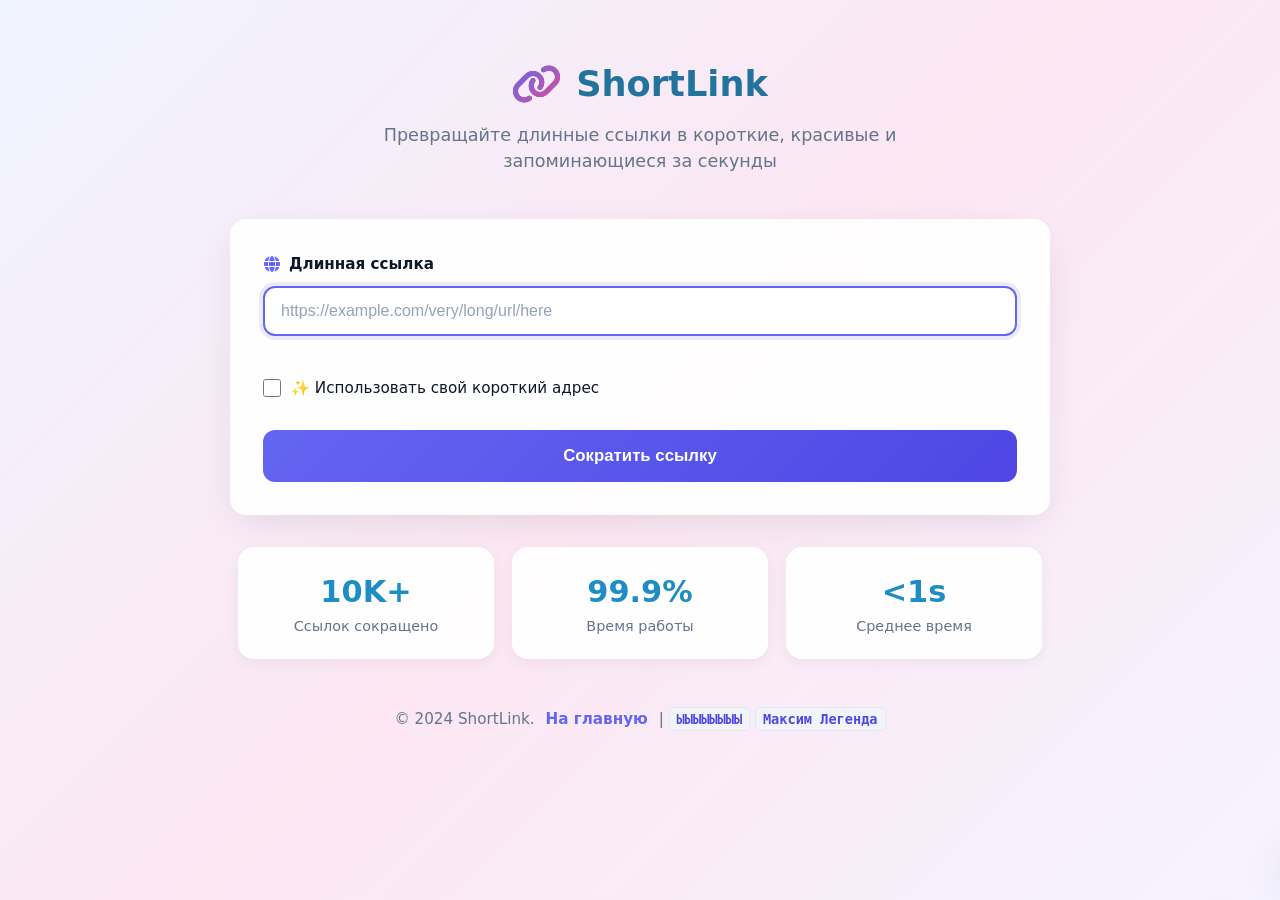
==== frontend/index.html @ db288b5a "add frontend" ====
<!DOCTYPE html>
<html lang="ru">
<head>
  <meta charset="UTF-8" />
  <meta name="viewport" content="width=device-width, initial-scale=1.0"/>
  <title>🔗 ShortLink — Сокращение ссылок</title>
  <link rel="stylesheet" href="css/styles.css" />
  <link rel="stylesheet" href="https://cdnjs.cloudflare.com/ajax/libs/font-awesome/6.4.0/css/all.min.css"/>
</head>
<body>
  <div class="container">

    <header>
      <div class="logo">
        <i class="fas fa-link"></i>
        <span>ShortLink</span>
      </div>
      <p>Превращайте длинные ссылки в короткие, красивые и запоминающиеся за секунды</p>
    </header>


    <main class="card">
      <form id="shortenForm">

        <div class="input-group">
          <label for="longUrl">
            <i class="fas fa-globe"></i> Длинная ссылка
          </label>
          <input
            type="url"
            id="longUrl"
            placeholder="https://example.com/very/long/url/here"
            required
            autocomplete="url"
          />
        </div>


        <label class="toggle-switch">
          <input type="checkbox" id="useCustomSlug" />
          <span>✨ Использовать свой короткий адрес</span>
        </label>


        <div id="customSlugContainer">
          <div class="input-group">
            <label for="customSlug">
              <i class="fas fa-tag"></i> Ваш короткий адрес
            </label>
            <input
              type="text"
              id="customSlug"
              placeholder="my-link"
              pattern="[a-zA-Z0-9\-_]+"
              title="Только буквы, цифры, дефис и подчёркивание"
              maxlength="50"
            />
            <small class="input-hint">
              <i class="fas fa-info-circle"></i>
              Доступно: латиница, цифры, <code>-</code>, <code>_</code>
              (например: <code>google</code>, <code>my-site_2024</code>)
            </small>
          </div>
        </div>


        <button type="submit" class="btn" id="submitBtn">
          <span>Сократить ссылку</span>
          <div class="spinner"></div>
        </button>
      </form>


      <div class="error-box" id="errorMessage">
        <i class="fas fa-exclamation-triangle"></i>
        <span id="errorText">Произошла ошибка.</span>
      </div>


      <div class="result-section" id="result">
        <div class="result-label">
          <i class="fas fa-check-circle"></i> Готово! Ваша короткая ссылка:
        </div>
        <div class="result-box">
          <input type="text" id="shortUrl" readonly />
          <button class="copy-btn" id="copyBtn">
            <i class="fas fa-copy"></i>
            <span>Копировать</span>
          </button>
        </div>
      </div>
    </main>


    <section class="stats">
      <div class="stat-card">
        <div class="stat-value">10K+</div>
        <div class="stat-label">Ссылок сокращено</div>
      </div>
      <div class="stat-card">
        <div class="stat-value">99.9%</div>
        <div class="stat-label">Время работы</div>
      </div>
      <div class="stat-card">
        <div class="stat-value">&lt;1s</div>
        <div class="stat-label">Среднее время</div>
      </div>
    </section>


    <footer>
      <p>© 2024 ShortLink.
      <a href="welcome.html">На главную</a> |
       <code>ЫЫЫЫЫЫЫЫ</code> <code>Максим Легенда</code></p>
    </footer>
  </div>


  <div class="toast" id="toast">
    <i class="fas fa-check-circle"></i>
    <span id="toastMessage">Готово!</span>
  </div>


  <script type="module" src="js/app.js"></script>
</body>
</html>
---- frontend/css/styles.css ----
/* =========================================
   1. CSS VARIABLES & THEME
   ========================================= */
:root {
  --primary: #6366f1;
  --primary-dark: #4f46e5;
  --secondary: #ec4899;
  --dark: #0f172a;
  --light: #f8fafc;
  --gray: #64748b;
  --gray-light: #94a3b8;
  --success: #22c55e;
  --error: #ef4444;
  --shadow: 0 10px 40px -10px rgba(0, 0, 0, 0.12);
  --shadow-lg: 0 25px 50px -12px rgba(0, 0, 0, 0.2);
  --radius: 16px;
  --radius-sm: 12px;
  --transition: all 0.3s cubic-bezier(0.4, 0, 0.2, 1);
  --font-main: 'Inter', system-ui, -apple-system, sans-serif;
  --font-mono: 'SF Mono', 'Fira Code', 'Consolas', monospace;
}

/* =========================================
   2. RESET & BASE
   ========================================= */
*, *::before, *::after {
  margin: 0;
  padding: 0;
  box-sizing: border-box;
}

html {
  scroll-behavior: smooth;
  -webkit-font-smoothing: antialiased;
  -moz-osx-font-smoothing: grayscale;
}

body {
  font-family: var(--font-main);
  background: linear-gradient(135deg, #f0f4ff 0%, #fce7f3 50%, #f5f3ff 100%);
  background-attachment: fixed;
  color: var(--dark);
  line-height: 1.6;
  min-height: 100vh;
  padding: 24px 16px;
}

/* =========================================
   3. LAYOUT
   ========================================= */
.container {
  max-width: 820px;
  margin: 0 auto;
  position: relative;
}

/* =========================================
   4. HEADER & LOGO
   ========================================= */
header {
  text-align: center;
  padding: 40px 16px 24px;
  animation: fadeInDown 0.6s ease;
}

.logo {
  display: inline-flex;
  align-items: center;
  justify-content: center;
  gap: 14px;
  font-size: 2.2rem;
  font-weight: 800;
  margin-bottom: 18px;
  text-decoration: none;
  line-height: 1.1;

  /* 🔥 ГРАДИЕНТНЫЙ ТЕКСТ (исправлено) */
  background: #22749d;
  -webkit-background-clip: text;
  -webkit-text-fill-color: transparent;
  background-clip: text;
  color: transparent; /* Обязательно прозрачный, иначе градиент игнорируется */
}

.logo i {
  font-size: 2.5rem;
  display: inline-block;
  background: linear-gradient(135deg, var(--primary), var(--secondary));
  -webkit-background-clip: text;
  -webkit-text-fill-color: transparent;
  background-clip: text;
  color: transparent;
}

/* Фоллбэк для браузеров без поддержки background-clip */
@supports not (background-clip: text) {
  .logo, .logo i {
    background: none;
    -webkit-text-fill-color: initial;
    color: var(--primary) !important;
  }
}

header p {
  color: var(--gray);
  font-size: 1.1rem;
  font-weight: 500;
  max-width: 540px;
  margin: 0 auto;
  line-height: 1.5;
}

/* =========================================
   5. MAIN CARD & FORM
   ========================================= */
.card {
  background: rgba(255, 255, 255, 0.92);
  backdrop-filter: blur(12px);
  border-radius: var(--radius);
  box-shadow: var(--shadow);
  padding: 32px;
  margin: 20px auto;
  border: 1px solid rgba(255, 255, 255, 0.6);
  animation: fadeInUp 0.6s ease;
  transition: var(--transition);
}

.card:hover {
  transform: translateY(-3px);
  box-shadow: var(--shadow-lg);
}

.input-group {
  margin-bottom: 22px;
}

.input-group label {
  display: flex;
  align-items: center;
  gap: 8px;
  margin-bottom: 10px;
  font-weight: 600;
  font-size: 0.95rem;
  color: var(--dark);
}

.input-group label i {
  color: var(--primary);
  width: 18px;
  text-align: center;
  font-size: 1rem;
}

.input-group input[type="url"],
.input-group input[type="text"] {
  width: 100%;
  padding: 14px 16px;
  border: 2px solid #e2e8f0;
  border-radius: var(--radius-sm);
  font-size: 1rem;
  font-weight: 500;
  background: var(--light);
  color: var(--dark);
  transition: var(--transition);
}

.input-group input::placeholder {
  color: var(--gray-light);
  font-weight: 400;
}

.input-group input:focus {
  outline: none;
  border-color: var(--primary);
  background: #fff;
  box-shadow: 0 0 0 4px rgba(99, 102, 241, 0.12);
}

.toggle-switch {
  display: inline-flex;
  align-items: center;
  gap: 10px;
  margin: 18px 0;
  cursor: pointer;
  user-select: none;
  font-weight: 500;
  font-size: 0.95rem;
  color: var(--dark);
}

.toggle-switch input {
  width: 18px;
  height: 18px;
  accent-color: var(--primary);
  cursor: pointer;
}

#customSlugContainer {
  display: none;
  animation: slideDown 0.25s ease;
  margin-top: 10px;
}

#customSlugContainer.show {
  display: block;
}

.input-hint {
  display: block;
  margin-top: 8px;
  font-size: 0.85rem;
  color: var(--gray);
  line-height: 1.4;
}

.input-hint code {
  background: #f1f5f9;
  padding: 3px 7px;
  border-radius: 5px;
  font-family: var(--font-mono);
  font-size: 0.8rem;
  color: var(--primary-dark);
  font-weight: 600;
  border: 1px solid #e2e8f0;
}


.btn {
  width: 100%;
  padding: 16px 20px;
  background: linear-gradient(135deg, var(--primary), var(--primary-dark));
  color: #fff;
  border: none;
  border-radius: var(--radius-sm);
  font-size: 1.05rem;
  font-weight: 600;
  cursor: pointer;
  display: flex;
  align-items: center;
  justify-content: center;
  gap: 10px;
  margin-top: 12px;
  transition: var(--transition);
  position: relative;
  overflow: hidden;
}

.btn::before {
  content: '';
  position: absolute;
  top: 0;
  left: -100%;
  width: 100%;
  height: 100%;
  background: linear-gradient(90deg, transparent, rgba(255,255,255,0.2), transparent);
  transition: left 0.5s ease;
}

.btn:hover:not(:disabled)::before {
  left: 100%;
}

.btn:hover:not(:disabled) {
  transform: translateY(-2px);
  box-shadow: 0 10px 25px -5px rgba(99, 102, 241, 0.45);
}

.btn:active:not(:disabled) {
  transform: translateY(0);
}

.btn:disabled {
  background: #cbd5e1;
  cursor: not-allowed;
  transform: none;
  box-shadow: none;
}

.btn.loading .spinner {
  display: inline-block;
}

.btn.loading span {
  opacity: 0.8;
}


.result-section {
  margin-top: 28px;
  padding-top: 24px;
  border-top: 2px dashed #e2e8f0;
  display: none;
  animation: fadeIn 0.4s ease;
}

.result-section.show {
  display: block;
}

.result-label {
  font-weight: 600;
  font-size: 1rem;
  margin-bottom: 12px;
  display: flex;
  align-items: center;
  gap: 8px;
  color: var(--success);
}

.result-box {
  display: flex;
  gap: 8px;
  background: var(--light);
  border-radius: var(--radius-sm);
  padding: 4px;
  border: 2px solid #e2e8f0;
}

.result-box input {
  flex: 1;
  border: none;
  background: transparent;
  padding: 12px 14px;
  font-size: 1rem;
  color: var(--dark);
  font-family: var(--font-mono);
  font-weight: 500;
}

.result-box input:focus {
  outline: none;
}

.copy-btn {
  padding: 12px 18px;
  background: var(--dark);
  color: #fff;
  border: none;
  border-radius: 10px;
  cursor: pointer;
  font-weight: 500;
  font-size: 0.9rem;
  display: flex;
  align-items: center;
  gap: 6px;
  transition: var(--transition);
  white-space: nowrap;
}

.copy-btn:hover {
  background: #334155;
  transform: translateY(-1px);
}

.copy-btn.copied {
  background: var(--success);
}

.error-box {
  background: #fef2f2;
  border: 2px solid #fecaca;
  border-left: 4px solid var(--error);
  color: #991b1b;
  padding: 14px 16px;
  border-radius: var(--radius-sm);
  margin-top: 18px;
  display: none;
  animation: shake 0.4s ease;
  font-weight: 500;
  font-size: 0.95rem;
}

.error-box.show {
  display: block;
}

.error-box i {
  margin-right: 6px;
  color: var(--error);
}


.stats {
  display: grid;
  grid-template-columns: repeat(3, 1fr);
  gap: 18px;
  margin: 32px auto 24px;
  padding: 0 8px;
}

.stat-card {
  background: rgba(255, 255, 255, 0.92);
  backdrop-filter: blur(8px);
  padding: 22px 16px;
  border-radius: var(--radius);
  text-align: center;
  box-shadow: 0 4px 14px rgba(0,0,0,0.05);
  border: 1px solid rgba(255,255,255,0.6);
  transition: var(--transition);
}

.stat-card:hover {
  transform: translateY(-4px);
  box-shadow: var(--shadow);
  border-color: var(--primary);
}

.stat-value {
  font-size: 1.9rem;
  font-weight: 800;
  margin: 4px 0 6px;
  line-height: 1.2;
  display: block;


  background: #1e8dc5;
  -webkit-background-clip: text;
  -webkit-text-fill-color: transparent;
  background-clip: text;
  color: transparent;
}

.stat-label {
  color: var(--gray);
  font-size: 0.9rem;
  font-weight: 500;
  display: block;
  line-height: 1.3;
}

@supports not (background-clip: text) {
  .stat-value {
    background: none;
    -webkit-text-fill-color: initial;
    color: var(--primary) !important;
  }
}

/* =========================================
   9. FOOTER
   ========================================= */
footer {
  text-align: center;
  padding: 24px 16px 40px;
  color: var(--gray);
  font-size: 0.95rem;
  font-weight: 500;
}

footer a {
  color: var(--primary);
  text-decoration: none;
  font-weight: 600;
  transition: color 0.2s;
  margin: 0 6px;
}

footer a:hover {
  color: var(--primary-dark);
  text-decoration: underline;
}

footer code {
  background: #f1f5f9;
  padding: 3px 7px;
  border-radius: 5px;
  font-family: var(--font-mono);
  font-size: 0.85rem;
  color: var(--primary-dark);
  font-weight: 600;
  border: 1px solid #e2e8f0;
}

/* =========================================
   10. TOAST NOTIFICATION
   ========================================= */
.toast {
  position: fixed;
  bottom: 24px;
  right: 24px;
  background: var(--dark);
  color: #fff;
  padding: 14px 20px;
  border-radius: var(--radius-sm);
  box-shadow: var(--shadow-lg);
  display: flex;
  align-items: center;
  gap: 10px;
  z-index: 9999;
  transform: translateX(120%);
  transition: transform 0.35s cubic-bezier(0.4, 0, 0.2, 1);
  font-weight: 500;
  font-size: 0.95rem;
}

.toast.show {
  transform: translateX(0);
}

.toast.success { background: var(--success); }
.toast.error { background: var(--error); }

/* =========================================
   11. ANIMATIONS
   ========================================= */
@keyframes fadeInDown {
  from { opacity: 0; transform: translateY(-20px); }
  to { opacity: 1; transform: translateY(0); }
}
@keyframes fadeInUp {
  from { opacity: 0; transform: translateY(20px); }
  to { opacity: 1; transform: translateY(0); }
}
@keyframes fadeIn {
  from { opacity: 0; }
  to { opacity: 1; }
}
@keyframes slideDown {
  from { opacity: 0; transform: translateY(-10px); }
  to { opacity: 1; transform: translateY(0); }
}
@keyframes shake {
  0%, 100% { transform: translateX(0); }
  20%, 80% { transform: translateX(-4px); }
  40%, 60% { transform: translateX(4px); }
}
@keyframes spin {
  to { transform: rotate(360deg); }
}

.spinner {
  width: 20px;
  height: 20px;
  border: 3px solid rgba(255,255,255,0.3);
  border-radius: 50%;
  border-top-color: #fff;
  animation: spin 0.8s linear infinite;
  display: none;
}

/* =========================================
   12. RESPONSIVE DESIGN
   ========================================= */
@media (max-width: 768px) {
  header { padding: 28px 12px 18px; }
  .logo { font-size: 1.9rem; gap: 10px; }
  .logo i { font-size: 2.1rem; }
  header p { font-size: 1rem; }

  .card { padding: 24px 20px; margin: 16px auto; }
  .btn { padding: 15px 18px; font-size: 1rem; }

  .result-box { flex-direction: column; }
  .copy-btn { width: 100%; justify-content: center; }

  /* Стат-карты в одну колонку */
  .stats {
    grid-template-columns: 1fr;
    gap: 14px;
    margin: 24px auto 16px;
  }
  .stat-card { padding: 18px 16px; }
  .stat-value { font-size: 1.8rem; }
}

@media (max-width: 480px) {
  body { padding: 16px 12px; }
  .logo { font-size: 1.7rem; }
  .logo i { font-size: 1.9rem; }
  header p { font-size: 0.95rem; }
  .input-group input { padding: 12px 14px; font-size: 0.95rem; }
  .stat-value { font-size: 1.6rem; }
  .stat-label { font-size: 0.85rem; }
  .toast { right: 12px; left: 12px; justify-content: center; }
}

/* =========================================
   13. DARK MODE SUPPORT
   ========================================= */
@media (prefers-color-scheme: dark) {
  :root {
    --dark: #f1f5f9;
    --light: #1e293b;
    --gray: #94a3b8;
    --gray-light: #64748b;
  }

  body {
    background: linear-gradient(135deg, #0f172a 0%, #1e1b4b 50%, #0f172a 100%);
  }

  .card, .stat-card {
    background: rgba(30, 41, 59, 0.85);
    border-color: rgba(255,255,255,0.1);
    color: var(--dark);
  }

  .input-group input {
    background: #334155;
    border-color: #475569;
    color: var(--dark);
  }
  .input-group input::placeholder { color: #64748b; }

  .result-box { background: #334155; border-color: #475569; }
  .error-box { background: #451a1a; border-color: #7f1d1d; color: #fecaca; }
  footer { color: #94a3b8; }
  footer code { background: #334155; border-color: #475569; }
}

/* =========================================
   14. ACCESSIBILITY & PRINT
   ========================================= */
@media (prefers-reduced-motion: reduce) {
  *, *::before, *::after {
    animation-duration: 0.01ms !important;
    animation-iteration-count: 1 !important;
    transition-duration: 0.01ms !important;
    scroll-behavior: auto !important;
  }
}

:focus-visible {
  outline: 3px solid var(--primary);
  outline-offset: 2px;
  border-radius: 4px;
}

@media print {
  .btn, .toggle-switch, #customSlugContainer, .toast { display: none !important; }
  .card, .stat-card { box-shadow: none; border: 1px solid #ccc; background: #fff !important; }
  .result-box { border-color: #999; }
  body { background: #fff !important; }
}
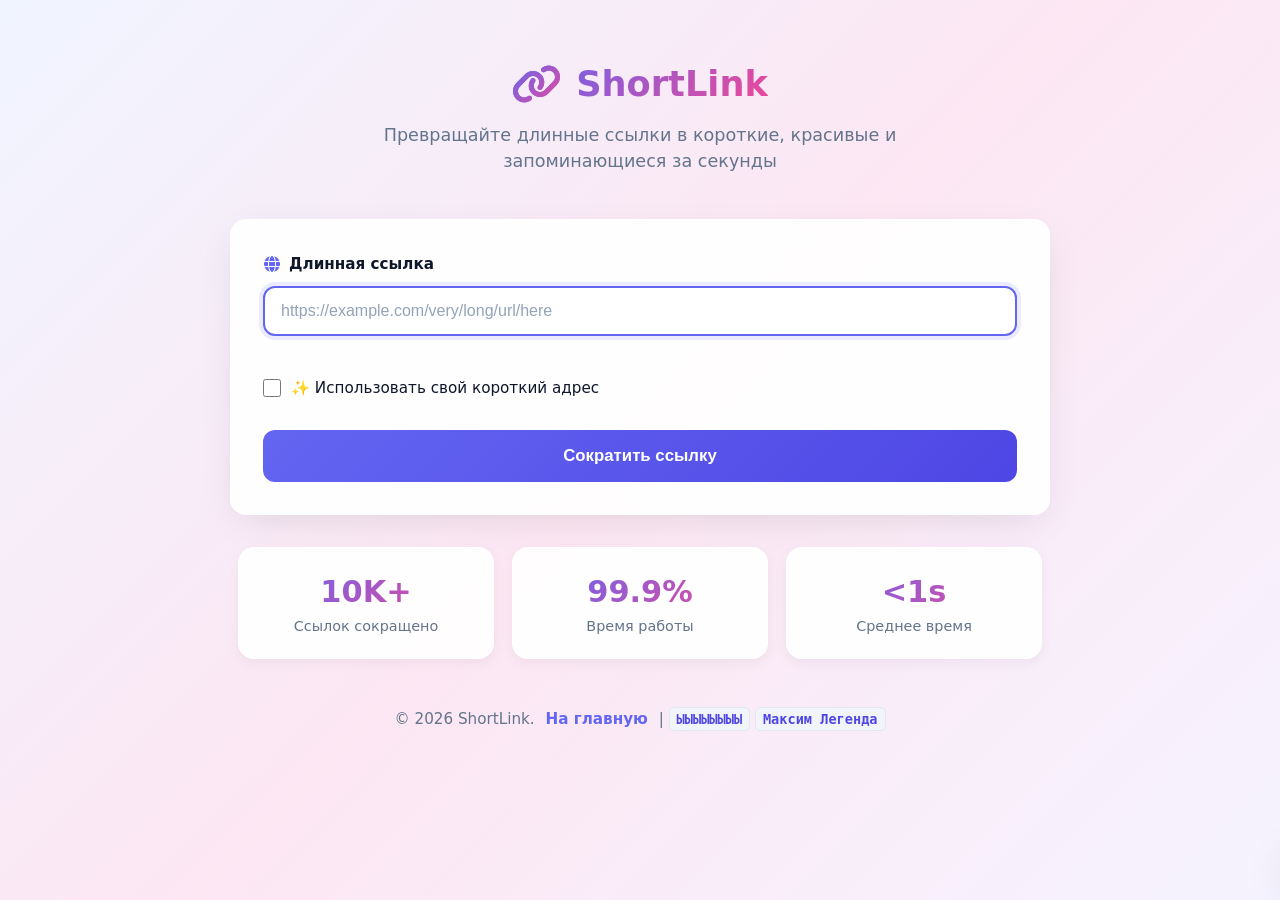
==== commit 52ca3112: "change frontend" ====
--- a/frontend/index.html
+++ b/frontend/index.html
@@ -109,7 +109,7 @@
 
 
     <footer>
-      <p>© 2024 ShortLink.
+      <p>© 2026 ShortLink.
       <a href="welcome.html">На главную</a> |
        <code>ЫЫЫЫЫЫЫЫ</code> <code>Максим Легенда</code></p>
     </footer>
--- a/frontend/css/styles.css
+++ b/frontend/css/styles.css
@@ -75,7 +75,7 @@
   line-height: 1.1;
 
   /* 🔥 ГРАДИЕНТНЫЙ ТЕКСТ (исправлено) */
-  background: #22749d;
+  background: linear-gradient(135deg, var(--primary), var(--secondary));
   -webkit-background-clip: text;
   -webkit-text-fill-color: transparent;
   background-clip: text;
@@ -224,7 +224,9 @@
   border: 1px solid #e2e8f0;
 }
 
-
+/* =========================================
+   6. BUTTONS
+   ========================================= */
 .btn {
   width: 100%;
   padding: 16px 20px;
@@ -284,7 +286,9 @@
   opacity: 0.8;
 }
 
-
+/* =========================================
+   7. RESULT & ERROR
+   ========================================= */
 .result-section {
   margin-top: 28px;
   padding-top: 24px;
@@ -379,7 +383,9 @@
   color: var(--error);
 }
 
-
+/* =========================================
+   8. STATS CARDS
+   ========================================= */
 .stats {
   display: grid;
   grid-template-columns: repeat(3, 1fr);
@@ -412,8 +418,8 @@
   line-height: 1.2;
   display: block;
 
-
-  background: #1e8dc5;
+  /* 🔥 ГРАДИЕНТНЫЙ ТЕКСТ (исправлено) */
+  background: linear-gradient(135deg, var(--primary), var(--secondary));
   -webkit-background-clip: text;
   -webkit-text-fill-color: transparent;
   background-clip: text;
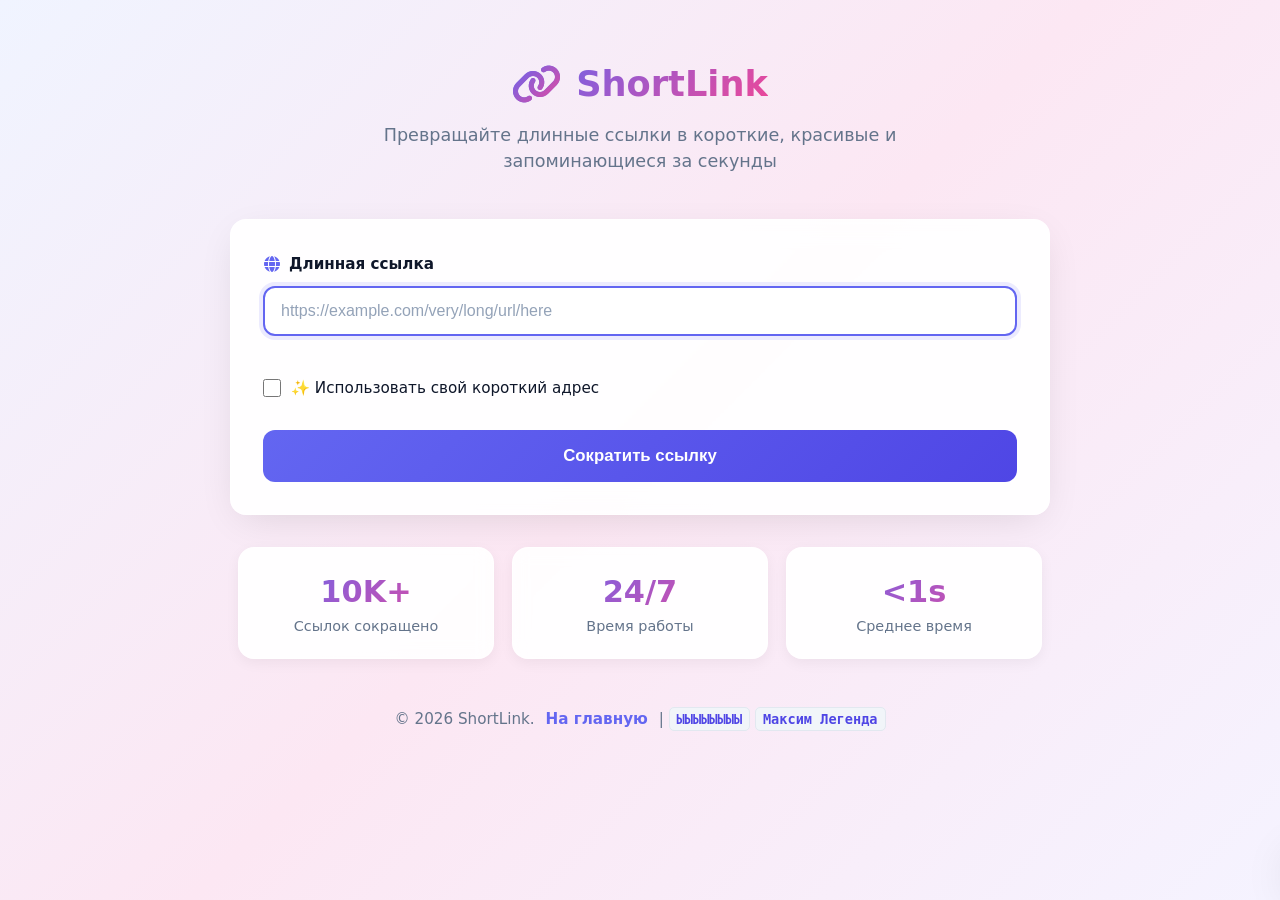
==== commit 22de6dd0: "change 2 frontend" ====
--- a/frontend/index.html
+++ b/frontend/index.html
@@ -98,7 +98,7 @@
         <div class="stat-label">Ссылок сокращено</div>
       </div>
       <div class="stat-card">
-        <div class="stat-value">99.9%</div>
+        <div class="stat-value">24/7</div>
         <div class="stat-label">Время работы</div>
       </div>
       <div class="stat-card">
--- a/frontend/css/styles.css
+++ b/frontend/css/styles.css
@@ -160,7 +160,7 @@
   font-size: 1rem;
   font-weight: 500;
   background: var(--light);
-  color: var(--dark);
+  color: #1cc3ec;
   transition: var(--transition);
 }
 
@@ -224,9 +224,7 @@
   border: 1px solid #e2e8f0;
 }
 
-/* =========================================
-   6. BUTTONS
-   ========================================= */
+
 .btn {
   width: 100%;
   padding: 16px 20px;
@@ -286,9 +284,7 @@
   opacity: 0.8;
 }
 
-/* =========================================
-   7. RESULT & ERROR
-   ========================================= */
+
 .result-section {
   margin-top: 28px;
   padding-top: 24px;
@@ -383,9 +379,7 @@
   color: var(--error);
 }
 
-/* =========================================
-   8. STATS CARDS
-   ========================================= */
+
 .stats {
   display: grid;
   grid-template-columns: repeat(3, 1fr);
@@ -418,7 +412,7 @@
   line-height: 1.2;
   display: block;
 
-  /* 🔥 ГРАДИЕНТНЫЙ ТЕКСТ (исправлено) */
+
   background: linear-gradient(135deg, var(--primary), var(--secondary));
   -webkit-background-clip: text;
   -webkit-text-fill-color: transparent;
@@ -442,9 +436,7 @@
   }
 }
 
-/* =========================================
-   9. FOOTER
-   ========================================= */
+
 footer {
   text-align: center;
   padding: 24px 16px 40px;
@@ -477,9 +469,7 @@
   border: 1px solid #e2e8f0;
 }
 
-/* =========================================
-   10. TOAST NOTIFICATION
-   ========================================= */
+
 .toast {
   position: fixed;
   bottom: 24px;
@@ -506,9 +496,7 @@
 .toast.success { background: var(--success); }
 .toast.error { background: var(--error); }
 
-/* =========================================
-   11. ANIMATIONS
-   ========================================= */
+
 @keyframes fadeInDown {
   from { opacity: 0; transform: translateY(-20px); }
   to { opacity: 1; transform: translateY(0); }
@@ -544,9 +532,7 @@
   display: none;
 }
 
-/* =========================================
-   12. RESPONSIVE DESIGN
-   ========================================= */
+
 @media (max-width: 768px) {
   header { padding: 28px 12px 18px; }
   .logo { font-size: 1.9rem; gap: 10px; }
@@ -559,7 +545,6 @@
   .result-box { flex-direction: column; }
   .copy-btn { width: 100%; justify-content: center; }
 
-  /* Стат-карты в одну колонку */
   .stats {
     grid-template-columns: 1fr;
     gap: 14px;
@@ -580,9 +565,7 @@
   .toast { right: 12px; left: 12px; justify-content: center; }
 }
 
-/* =========================================
-   13. DARK MODE SUPPORT
-   ========================================= */
+
 @media (prefers-color-scheme: dark) {
   :root {
     --dark: #f1f5f9;
@@ -614,9 +597,7 @@
   footer code { background: #334155; border-color: #475569; }
 }
 
-/* =========================================
-   14. ACCESSIBILITY & PRINT
-   ========================================= */
+
 @media (prefers-reduced-motion: reduce) {
   *, *::before, *::after {
     animation-duration: 0.01ms !important;
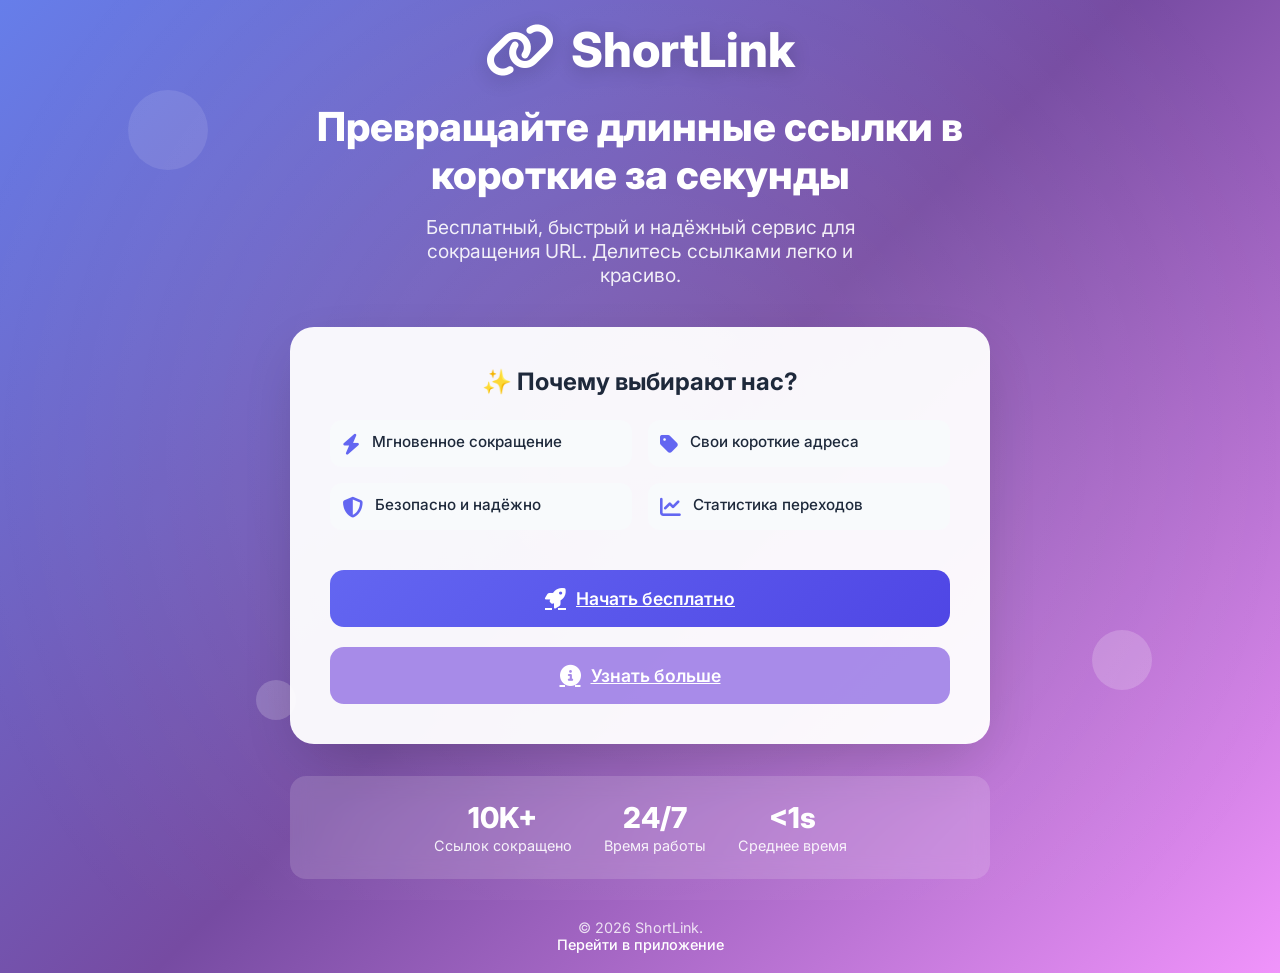
==== commit 197fc4be: "final changes" ====
--- a/frontend/index.html
+++ b/frontend/index.html
@@ -3,125 +3,93 @@
 <head>
   <meta charset="UTF-8" />
   <meta name="viewport" content="width=device-width, initial-scale=1.0"/>
-  <title>🔗 ShortLink — Сокращение ссылок</title>
-  <link rel="stylesheet" href="css/styles.css" />
+  <title>🔗 ShortLink — Сокращайте ссылки с умом</title>
+  <link rel="stylesheet" href="css/welcome.css" />
   <link rel="stylesheet" href="https://cdnjs.cloudflare.com/ajax/libs/font-awesome/6.4.0/css/all.min.css"/>
 </head>
 <body>
-  <div class="container">
 
-    <header>
-      <div class="logo">
-        <i class="fas fa-link"></i>
-        <span>ShortLink</span>
-      </div>
-      <p>Превращайте длинные ссылки в короткие, красивые и запоминающиеся за секунды</p>
-    </header>
+  <div class="bg-animation"></div>
 
 
-    <main class="card">
-      <form id="shortenForm">
-
-        <div class="input-group">
-          <label for="longUrl">
-            <i class="fas fa-globe"></i> Длинная ссылка
-          </label>
-          <input
-            type="url"
-            id="longUrl"
-            placeholder="https://example.com/very/long/url/here"
-            required
-            autocomplete="url"
-          />
-        </div>
+  <div class="floating"></div>
+  <div class="floating"></div>
+  <div class="floating"></div>
 
 
-        <label class="toggle-switch">
-          <input type="checkbox" id="useCustomSlug" />
-          <span>✨ Использовать свой короткий адрес</span>
-        </label>
+  <div class="welcome-container">
+
+    <div class="welcome-logo">
+      <i class="fas fa-link"></i>
+      <span>ShortLink</span>
+    </div>
 
 
-        <div id="customSlugContainer">
-          <div class="input-group">
-            <label for="customSlug">
-              <i class="fas fa-tag"></i> Ваш короткий адрес
-            </label>
-            <input
-              type="text"
-              id="customSlug"
-              placeholder="my-link"
-              pattern="[a-zA-Z0-9\-_]+"
-              title="Только буквы, цифры, дефис и подчёркивание"
-              maxlength="50"
-            />
-            <small class="input-hint">
-              <i class="fas fa-info-circle"></i>
-              Доступно: латиница, цифры, <code>-</code>, <code>_</code>
-              (например: <code>google</code>, <code>my-site_2024</code>)
-            </small>
-          </div>
-        </div>
+    <h1 class="welcome-title">Превращайте длинные ссылки в короткие за секунды</h1>
+    <p class="welcome-subtitle">
+      Бесплатный, быстрый и надёжный сервис для сокращения URL.
+      Делитесь ссылками легко и красиво.
+    </p>
 
 
-        <button type="submit" class="btn" id="submitBtn">
-          <span>Сократить ссылку</span>
-          <div class="spinner"></div>
-        </button>
-      </form>
+    <div class="welcome-card">
+      <h3>✨ Почему выбирают нас?</h3>
 
-
-      <div class="error-box" id="errorMessage">
-        <i class="fas fa-exclamation-triangle"></i>
-        <span id="errorText">Произошла ошибка.</span>
+      <div class="features">
+        <div class="feature-item">
+          <i class="fas fa-bolt"></i>
+          <span>Мгновенное сокращение</span>
+        </div>
+        <div class="feature-item">
+          <i class="fas fa-tag"></i>
+          <span>Свои короткие адреса</span>
+        </div>
+        <div class="feature-item">
+          <i class="fas fa-shield-alt"></i>
+          <span>Безопасно и надёжно</span>
+        </div>
+        <div class="feature-item">
+          <i class="fas fa-chart-line"></i>
+          <span>Статистика переходов</span>
+        </div>
       </div>
 
 
-      <div class="result-section" id="result">
-        <div class="result-label">
-          <i class="fas fa-check-circle"></i> Готово! Ваша короткая ссылка:
-        </div>
-        <div class="result-box">
-          <input type="text" id="shortUrl" readonly />
-          <button class="copy-btn" id="copyBtn">
-            <i class="fas fa-copy"></i>
-            <span>Копировать</span>
-          </button>
-        </div>
+      <div class="btn-group">
+        <a href="main.html" class="btn btn-hero" id="startBtn">
+          <i class="fas fa-rocket"></i>
+          <span>Начать бесплатно</span>
+        </a>
+        <a href="a.html" class="btn btn-outline-white btn-hero" id="learnBtn">
+          <i class="fas fa-info-circle"></i>
+          <span>Узнать больше</span>
+        </a>
       </div>
-    </main>
+    </div>
 
 
-    <section class="stats">
-      <div class="stat-card">
-        <div class="stat-value">10K+</div>
-        <div class="stat-label">Ссылок сокращено</div>
+    <div class="welcome-stats">
+      <div class="stat-item">
+        <span class="value">10K+</span>
+        <span class="label">Ссылок сокращено</span>
       </div>
-      <div class="stat-card">
-        <div class="stat-value">24/7</div>
-        <div class="stat-label">Время работы</div>
+      <div class="stat-item">
+        <span class="value">24/7</span>
+        <span class="label">Время работы</span>
       </div>
-      <div class="stat-card">
-        <div class="stat-value">&lt;1s</div>
-        <div class="stat-label">Среднее время</div>
+      <div class="stat-item">
+        <span class="value">&lt;1s</span>
+        <span class="label">Среднее время</span>
       </div>
-    </section>
+    </div>
 
 
-    <footer>
-      <p>© 2026 ShortLink.
-      <a href="welcome.html">На главную</a> |
-       <code>ЫЫЫЫЫЫЫЫ</code> <code>Максим Легенда</code></p>
+    <footer class="welcome-footer">
+      <p>© 2026 ShortLink. <br>
+      <a href="main.html">Перейти в приложение</a></p>
     </footer>
   </div>
 
-
-  <div class="toast" id="toast">
-    <i class="fas fa-check-circle"></i>
-    <span id="toastMessage">Готово!</span>
-  </div>
-
-
-  <script type="module" src="js/app.js"></script>
+  <script type="module" src="js/welcome.js"></script>
 </body>
 </html>
--- a/frontend/css/welcome.css
+++ b/frontend/css/welcome.css
@@ -0,0 +1,243 @@
+@import url('https://fonts.googleapis.com/css2?family=Inter:wght@400;500;600;700;800&display=swap');
+@import './components.css';
+
+:root {
+  --primary: #6366f1;
+  --primary-dark: #4f46e5;
+  --secondary: #ec4899;
+  --dark: #1e293b;
+  --light: #f8fafc;
+  --gray: #64748b;
+  --shadow: 0 20px 60px -15px rgba(0,0,0,0.2);
+  --radius: 24px;
+  --transition: all 0.3s cubic-bezier(0.4, 0, 0.2, 1);
+}
+
+* { margin: 0; padding: 0; box-sizing: border-box; }
+
+body {
+  font-family: 'Inter', system-ui, -apple-system, sans-serif;
+  background: linear-gradient(135deg, #667eea 0%, #764ba2 50%, #f093fb 100%);
+  color: var(--dark);
+  min-height: 100vh;
+  display: flex;
+  align-items: center;
+  justify-content: center;
+  padding: 20px;
+  overflow-x: hidden;
+}
+
+
+.bg-animation {
+  position: fixed;
+  top: 0;
+  left: 0;
+  width: 100%;
+  height: 100%;
+  z-index: -1;
+  overflow: hidden;
+}
+
+.bg-animation::before {
+  content: '';
+  position: absolute;
+  width: 150%;
+  height: 150%;
+  top: -25%;
+  left: -25%;
+  background: radial-gradient(circle, rgba(255,255,255,0.1) 0%, transparent 60%);
+  animation: float 20s linear infinite;
+}
+
+@keyframes float {
+  0% { transform: rotate(0deg) translateX(0); }
+  100% { transform: rotate(360deg) translateX(50px); }
+}
+
+
+.welcome-container {
+  text-align: center;
+  max-width: 700px;
+  animation: fadeInUp 0.8s ease;
+}
+
+.welcome-logo {
+  display: inline-flex;
+  align-items: center;
+  gap: 16px;
+  font-size: 3rem;
+  font-weight: 800;
+  color: white;
+  margin-bottom: 24px;
+  text-shadow: 0 4px 20px rgba(0,0,0,0.2);
+}
+
+.welcome-logo i {
+  font-size: 3.5rem;
+  animation: pulse 2s infinite;
+}
+
+.welcome-title {
+  font-size: 2.5rem;
+  font-weight: 800;
+  color: white;
+  margin-bottom: 16px;
+  line-height: 1.2;
+}
+
+.welcome-subtitle {
+  font-size: 1.2rem;
+  color: rgba(255,255,255,0.9);
+  margin-bottom: 40px;
+  max-width: 500px;
+  margin-left: auto;
+  margin-right: auto;
+}
+
+
+.welcome-card {
+  background: rgba(255,255,255,0.95);
+  border-radius: var(--radius);
+  padding: 40px;
+  box-shadow: var(--shadow);
+  margin-bottom: 32px;
+  animation: slideDown 0.6s ease 0.2s both;
+}
+
+.welcome-card h3 {
+  font-size: 1.5rem;
+  margin-bottom: 24px;
+  color: var(--dark);
+}
+
+.features {
+  display: grid;
+  grid-template-columns: repeat(2, 1fr);
+  gap: 16px;
+  margin-bottom: 32px;
+  text-align: left;
+}
+
+.feature-item {
+  display: flex;
+  align-items: flex-start;
+  gap: 12px;
+  padding: 12px;
+  background: var(--light);
+  border-radius: 12px;
+  transition: var(--transition);
+}
+
+.feature-item:hover {
+  transform: translateX(4px);
+  background: white;
+  box-shadow: 0 4px 12px rgba(0,0,0,0.08);
+}
+
+.feature-item i {
+  color: var(--primary);
+  font-size: 1.3rem;
+  margin-top: 2px;
+}
+
+.feature-item span {
+  font-size: 0.95rem;
+  font-weight: 500;
+  color: var(--dark);
+}
+
+
+.btn-group {
+  display: flex;
+  gap: 12px;
+  justify-content: center;
+  flex-wrap: wrap;
+}
+
+.btn-hero {
+  padding: 18px 32px;
+  font-size: 1.1rem;
+  border-radius: 14px;
+  min-width: 200px;
+}
+
+.btn-hero i { font-size: 1.3rem; }
+
+.btn-outline-white {
+  background: #6330d98a;
+  border: #5035c5;
+  color: white;
+}
+
+.btn-outline-white:hover {
+  background: white;
+  color: var(--primary);
+}
+
+
+.welcome-stats {
+  display: flex;
+  justify-content: center;
+  gap: 32px;
+  padding: 24px;
+  background: rgba(255,255,255,0.15);
+  border-radius: 16px;
+  backdrop-filter: blur(10px);
+  animation: fadeIn 0.8s ease 0.4s both;
+}
+
+.stat-item { text-align: center; color: white; }
+.stat-item .value {
+  font-size: 1.8rem;
+  font-weight: 800;
+  display: block;
+}
+.stat-item .label {
+  font-size: 0.9rem;
+  opacity: 0.9;
+}
+
+
+.welcome-footer {
+  margin-top: 40px;
+  color: rgba(255,255,255,0.8);
+  font-size: 0.9rem;
+  animation: fadeIn 1s ease 0.6s both;
+}
+
+.welcome-footer a {
+  color: white;
+  text-decoration: none;
+  font-weight: 500;
+}
+
+.welcome-footer a:hover { text-decoration: underline; }
+
+
+@media (max-width: 640px) {
+  .welcome-title { font-size: 2rem; }
+  .welcome-subtitle { font-size: 1.1rem; }
+  .welcome-card { padding: 28px 20px; }
+  .features { grid-template-columns: 1fr; }
+  .welcome-stats { flex-direction: column; gap: 16px; }
+  .btn-group { flex-direction: column; }
+  .btn-hero { width: 100%; }
+}
+
+
+.floating {
+  position: absolute;
+  border-radius: 50%;
+  background: rgba(255,255,255,0.1);
+  animation: float 6s ease-in-out infinite;
+  pointer-events: none;
+}
+
+.floating:nth-child(1) { width: 80px; height: 80px; top: 10%; left: 10%; animation-delay: 0s; }
+.floating:nth-child(2) { width: 60px; height: 60px; top: 70%; right: 10%; animation-delay: 2s; }
+.floating:nth-child(3) { width: 40px; height: 40px; bottom: 20%; left: 20%; animation-delay: 4s; }
+
+@keyframes float {
+  0%, 100% { transform: translateY(0) rotate(0deg); }
+  50% { transform: translateY(-20px) rotate(180deg); }
+}
